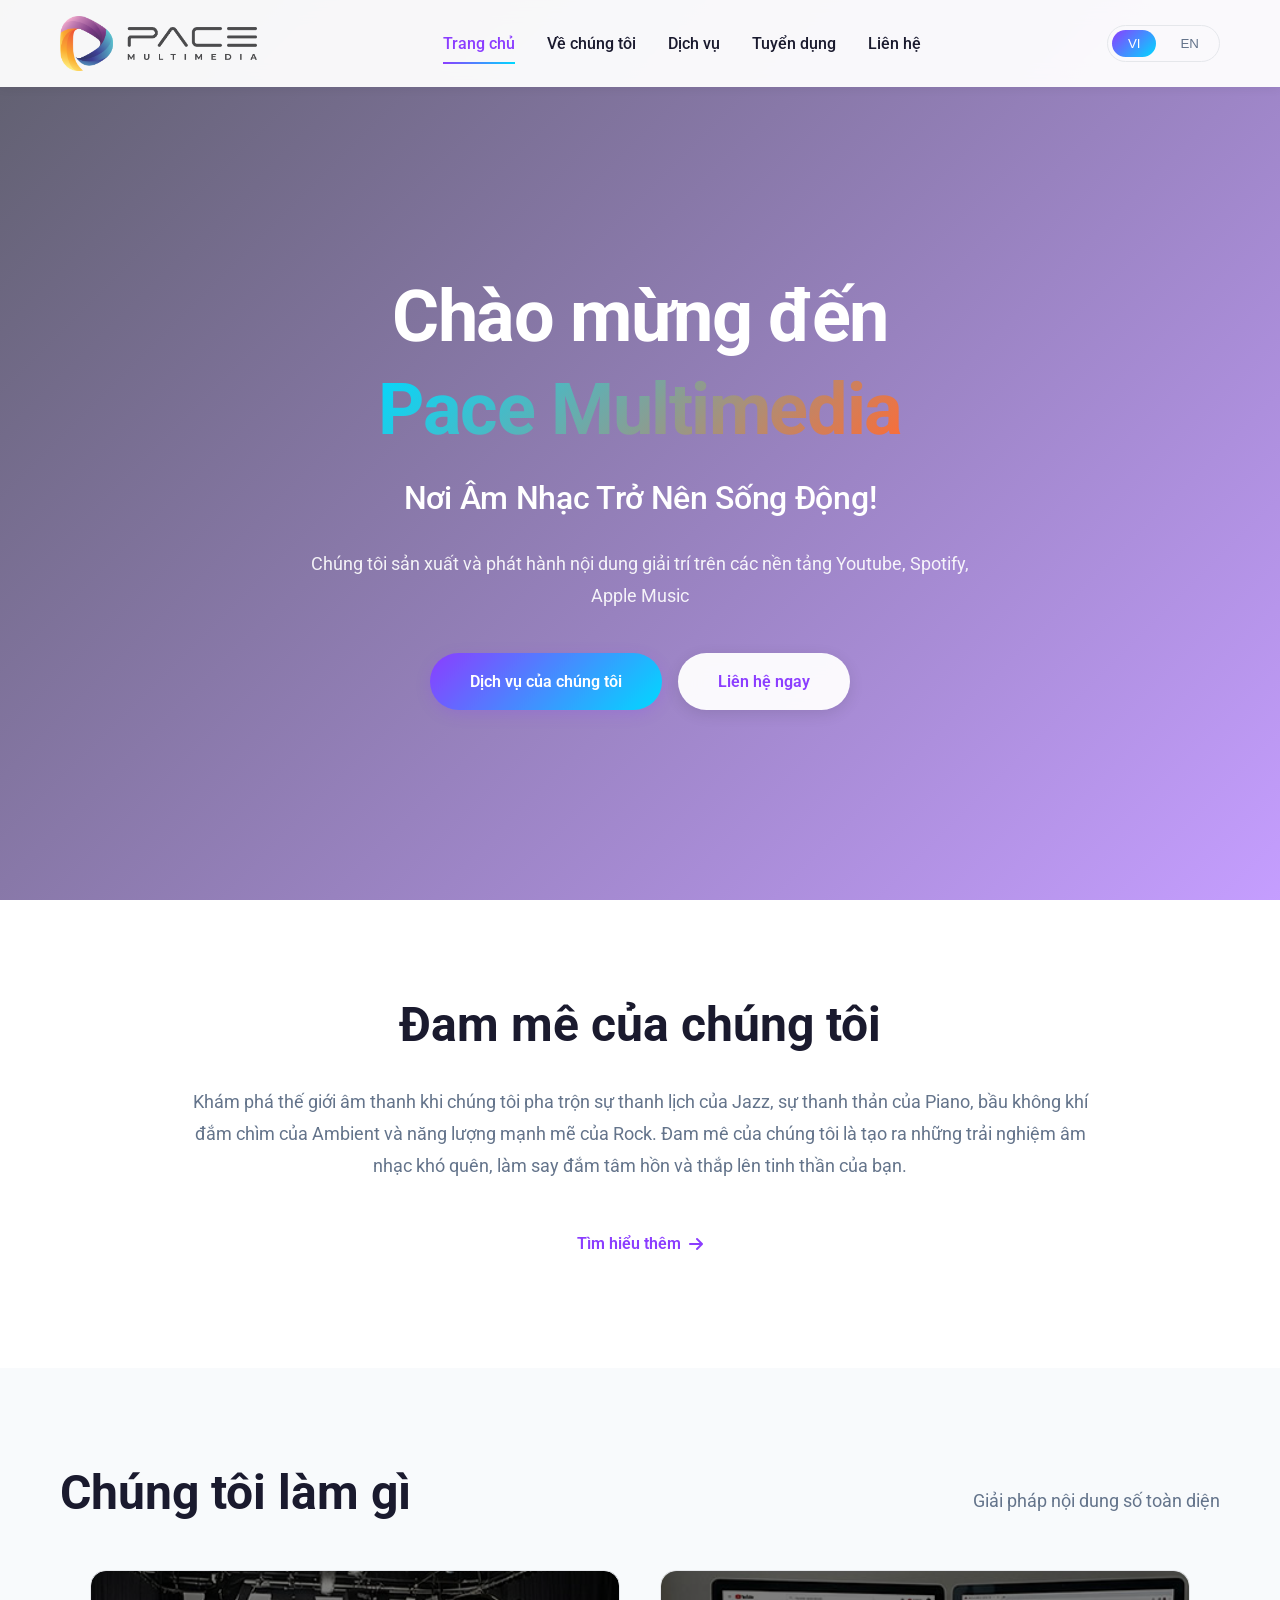
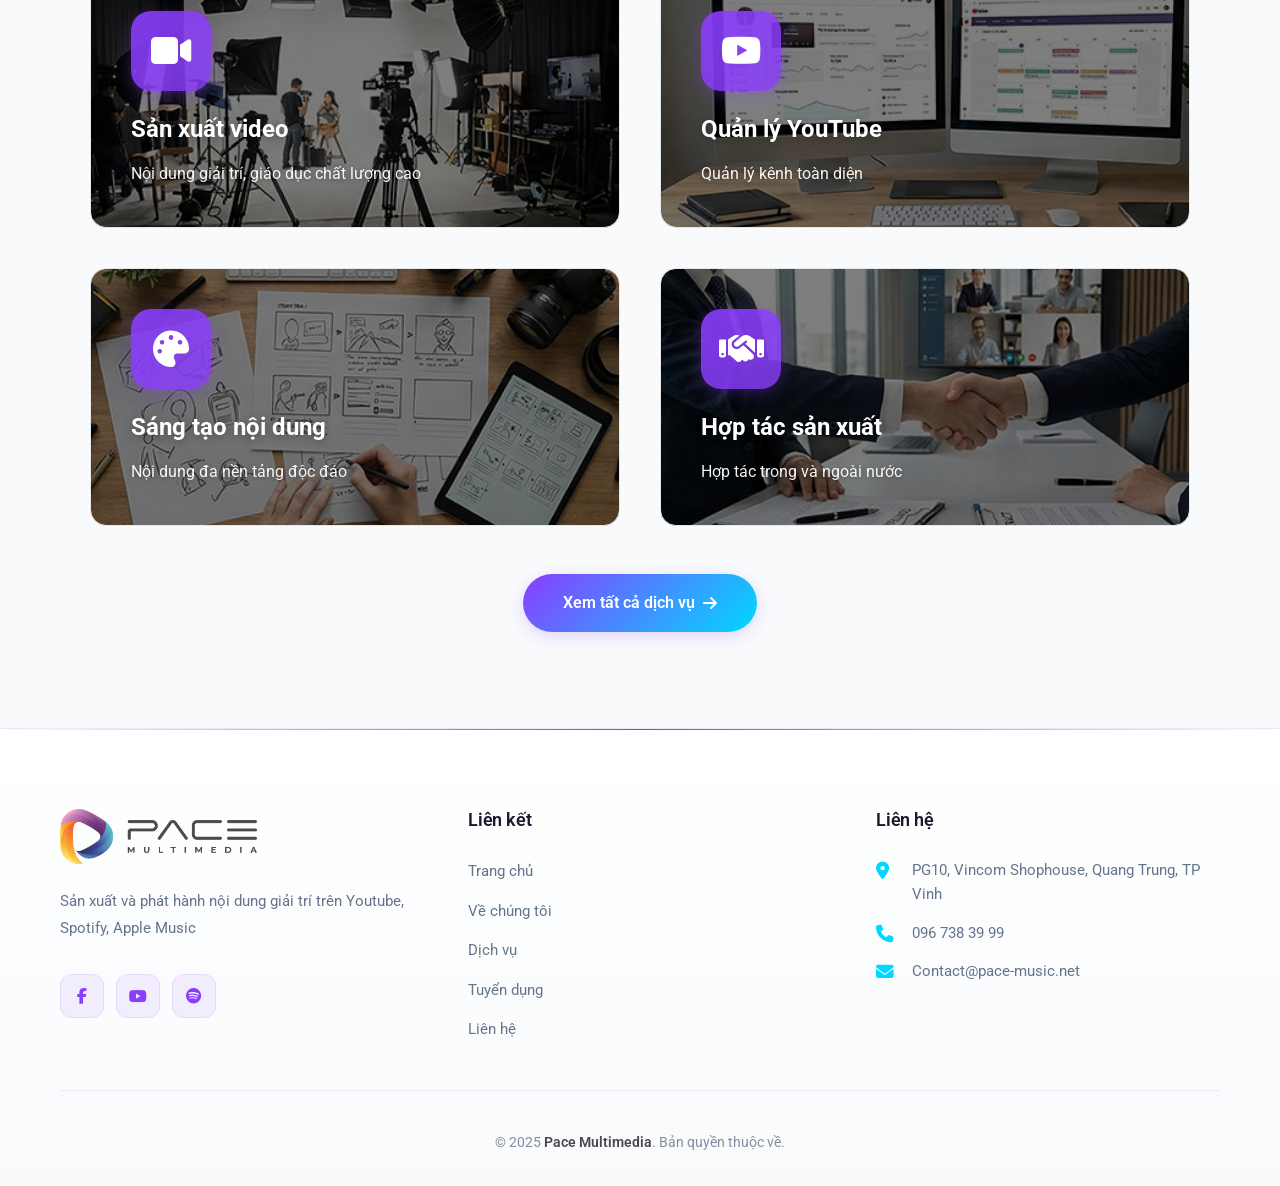
==== pace-multimedia.com/index.html @ 73dcaf99 "add raw" ====
<!DOCTYPE html>
<html lang="vi">

<!-- Mirrored from pace-multimedia.com/ by HTTrack Website Copier/3.x [XR&CO'2014], Sat, 09 May 2026 08:28:37 GMT -->
<!-- Added by HTTrack --><meta http-equiv="content-type" content="text/html;charset=utf-8" /><!-- /Added by HTTrack -->
<head>
    <meta charset="UTF-8">
    <meta name="viewport" content="width=device-width, initial-scale=1.0">
    <meta name="description" content="Pace Multimedia - Content Production & Distribution">
    <title>Pace Multimedia - Home</title>
    
    <link rel="preconnect" href="https://fonts.googleapis.com/">
    <link rel="preconnect" href="https://fonts.gstatic.com/" crossorigin>
    <link href="https://fonts.googleapis.com/css2?family=Roboto:wght@300;400;500;700;900&amp;display=swap" rel="stylesheet">
    <link rel="stylesheet" href="../cdn.jsdelivr.net/npm/%40fortawesome/fontawesome-free%406.4.0/css/all.min.css">
    <link rel="stylesheet" href="css/style.css">
</head>
<body>
    
    <!-- Navigation -->
    <nav id="navbar">
        <div class="container">
            <div class="nav-wrapper">
                <a href="index.html" class="logo">
                    <img src="images/logo-new-transparent.svg" alt="Pace Multimedia">
                </a>
                
                <div class="nav-menu">
                    <a href="index.html" class="nav-item active">
                        <span data-en="Home" data-vi="Trang chủ">Trang chủ</span>
                    </a>
                    <a href="about.html" class="nav-item">
                        <span data-en="About us" data-vi="Về chúng tôi">Về chúng tôi</span>
                    </a>
                    <a href="services.html" class="nav-item">
                        <span data-en="Services" data-vi="Dịch vụ">Dịch vụ</span>
                    </a>
                    <a href="careers.html" class="nav-item">
                        <span data-en="Careers" data-vi="Tuyển dụng">Tuyển dụng</span>
                    </a>
                    <a href="contact.html" class="nav-item">
                        <span data-en="Contact" data-vi="Liên hệ">Liên hệ</span>
                    </a>
                </div>
                
                <div class="nav-actions">
                    <div class="lang-switcher">
                        <button class="lang-btn active" data-lang="vi">VI</button>
                        <button class="lang-btn" data-lang="en">EN</button>
                    </div>
                    <button class="mobile-toggle">
                        <span></span>
                        <span></span>
                        <span></span>
                    </button>
                </div>
            </div>
        </div>
    </nav>
    
    <!-- Hero Section with Video Background -->
    <section class="hero hero-video">
        <!-- Video Background -->
        <div class="video-background">
            <video autoplay muted loop playsinline id="heroVideo">
                <source src="videos/hero-video.mp4" type="video/mp4">
            </video>
            <div class="video-overlay"></div>
        </div>
        
        <div class="container">
            <div class="hero-content">
                <h1 class="hero-title">
                    <span data-en="Welcome to" data-vi="Chào mừng đến">Chào mừng đến</span><br>
                    <span class="text-gradient">Pace Multimedia</span>
                </h1>
                <p class="hero-subtitle" data-en="Where music comes alive!" data-vi="Nơi Âm Nhạc Trở Nên Sống Động!">
                    Nơi Âm Nhạc Trở Nên Sống Động!
                </p>
                <p class="hero-desc" data-en="We produce and exploit entertainment content on Youtube, Spotify, Apple Music platforms" data-vi="Chúng tôi sản xuất và phát hành nội dung giải trí trên các nền tảng Youtube, Spotify, Apple Music">
                    Chúng tôi sản xuất và phát hành nội dung giải trí trên các nền tảng Youtube, Spotify, Apple Music
                </p>
                <div class="hero-buttons">
                    <a href="services.html" class="btn btn-primary">
                        <span data-en="Our Services" data-vi="Dịch vụ của chúng tôi">Dịch vụ của chúng tôi</span>
                    </a>
                    <a href="contact.html" class="btn btn-secondary">
                        <span data-en="Get in touch" data-vi="Liên hệ ngay">Liên hệ ngay</span>
                    </a>
                </div>
            </div>
        </div>
    </section>
    
    <!-- Quick Intro -->
    <section class="intro-section">
        <div class="container">
            <div class="intro-content">
                <h2 class="section-title" data-en="Our Passion" data-vi="Đam mê của chúng tôi">Đam mê của chúng tôi</h2>
                <p class="intro-text" data-en="Dive into a world of sound as we blend the elegance of Jazz, the serenity of Piano, the immersive atmosphere of Ambient, and the raw energy of Rock. Our passion is to craft unforgettable musical experiences that captivate your soul and ignite your spirit." data-vi="Khám phá thế giới âm thanh khi chúng tôi pha trộn sự thanh lịch của Jazz, sự thanh thản của Piano, bầu không khí đắm chìm của Ambient và năng lượng mạnh mẽ của Rock. Đam mê của chúng tôi là tạo ra những trải nghiệm âm nhạc khó quên, làm say đắm tâm hồn và thắp lên tinh thần của bạn.">
                    Khám phá thế giới âm thanh khi chúng tôi pha trộn sự thanh lịch của Jazz, sự thanh thản của Piano, bầu không khí đắm chìm của Ambient và năng lượng mạnh mẽ của Rock. Đam mê của chúng tôi là tạo ra những trải nghiệm âm nhạc khó quên, làm say đắm tâm hồn và thắp lên tinh thần của bạn.
                </p>
                <a href="about.html" class="btn btn-link">
                    <span data-en="Learn More About Us" data-vi="Tìm hiểu thêm">Tìm hiểu thêm</span>
                    <i class="fas fa-arrow-right"></i>
                </a>
            </div>
        </div>
    </section>
    
    <!-- Services Preview -->
    <section class="services-preview">
        <div class="container">
            <div class="section-header">
                <h2 class="section-title" data-en="What We Do" data-vi="Chúng tôi làm gì">Chúng tôi làm gì</h2>
                <p class="section-subtitle" data-en="Comprehensive digital content solutions" data-vi="Giải pháp nội dung số toàn diện">Giải pháp nội dung số toàn diện</p>
            </div>
            <div class="services-grid">
                <div class="service-card">
                    <div class="service-icon">
                        <i class="fas fa-video"></i>
                    </div>
                    <h3 data-en="Video Production" data-vi="Sản xuất video">Sản xuất video</h3>
                    <p data-en="High-quality entertainment, educational content" data-vi="Nội dung giải trí, giáo dục chất lượng cao">Nội dung giải trí, giáo dục chất lượng cao</p>
                </div>
                <div class="service-card">
                    <div class="service-icon">
                        <i class="fab fa-youtube"></i>
                    </div>
                    <h3 data-en="YouTube Management" data-vi="Quản lý YouTube">Quản lý YouTube</h3>
                    <p data-en="Comprehensive channel management" data-vi="Quản lý kênh toàn diện">Quản lý kênh toàn diện</p>
                </div>
                <div class="service-card">
                    <div class="service-icon">
                        <i class="fas fa-palette"></i>
                    </div>
                    <h3 data-en="Content Creation" data-vi="Sáng tạo nội dung">Sáng tạo nội dung</h3>
                    <p data-en="Unique multi-platform content" data-vi="Nội dung đa nền tảng độc đáo">Nội dung đa nền tảng độc đáo</p>
                </div>
                <div class="service-card">
                    <div class="service-icon">
                        <i class="fas fa-handshake"></i>
                    </div>
                    <h3 data-en="Production Partnership" data-vi="Hợp tác sản xuất">Hợp tác sản xuất</h3>
                    <p data-en="Domestic & international collaboration" data-vi="Hợp tác trong và ngoài nước">Hợp tác trong và ngoài nước</p>
                </div>
            </div>
            <div class="text-center" style="margin-top: 3rem;">
                <a href="services.html" class="btn btn-primary">
                    <span data-en="View All Services" data-vi="Xem tất cả dịch vụ">Xem tất cả dịch vụ</span>
                    <i class="fas fa-arrow-right"></i>
                </a>
            </div>
        </div>
    </section>
    
    <!-- Footer -->
    <footer class="footer">
        <div class="container">
            <div class="footer-content">
                <div class="footer-col">
                    <img src="images/logo-new-transparent.svg" alt="Pace Multimedia" class="footer-logo">
                    <p data-en="We produce and exploit entertainment content on Youtube, Spotify, Apple Music platforms" data-vi="Sản xuất và phát hành nội dung giải trí trên Youtube, Spotify, Apple Music">
                        Sản xuất và phát hành nội dung giải trí trên Youtube, Spotify, Apple Music
                    </p>
                    <div class="social-links">
                        <a href="https://www.facebook.com/PACEMULTIMEDIA" target="_blank"><i class="fab fa-facebook-f"></i></a>
                        <a href="#"><i class="fab fa-youtube"></i></a>
                        <a href="#"><i class="fab fa-spotify"></i></a>
                    </div>
                </div>
                <div class="footer-col">
                    <h4 data-en="Quick Links" data-vi="Liên kết">Liên kết</h4>
                    <ul>
                        <li><a href="index.html" data-en="Home" data-vi="Trang chủ">Trang chủ</a></li>
                        <li><a href="about.html" data-en="About" data-vi="Về chúng tôi">Về chúng tôi</a></li>
                        <li><a href="services.html" data-en="Services" data-vi="Dịch vụ">Dịch vụ</a></li>
                        <li><a href="careers.html" data-en="Careers" data-vi="Tuyển dụng">Tuyển dụng</a></li>
                        <li><a href="contact.html" data-en="Contact" data-vi="Liên hệ">Liên hệ</a></li>
                    </ul>
                </div>
                <div class="footer-col">
                    <h4 data-en="Contact" data-vi="Liên hệ">Liên hệ</h4>
                    <ul class="contact-info">
                        <li><i class="fas fa-map-marker-alt"></i> PG10, Vincom Shophouse, Quang Trung, TP Vinh</li>
                        <li><i class="fas fa-phone"></i> <a href="tel:0967383999">096 738 39 99</a></li>
                        <li><i class="fas fa-envelope"></i> <a href="cdn-cgi/l/email-protection.html#672408091306041327170604024a0a12140e0449090213"><span class="__cf_email__" data-cfemail="6e2d01001a0f0d1a2e1e0f0d0b43031b1d070d40000b1a">[email&#160;protected]</span></a></li>
                    </ul>
                </div>
            </div>
            <div class="footer-bottom">
                <p>© 2025 <strong>Pace Multimedia</strong>. <span data-en="All rights reserved" data-vi="Bản quyền thuộc về">Bản quyền thuộc về</span>.</p>
            </div>
        </div>
    </footer>
    
    <button id="backToTop" class="back-to-top">
        <i class="fas fa-arrow-up"></i>
    </button>
    
    <script data-cfasync="false" src="cdn-cgi/scripts/5c5dd728/cloudflare-static/email-decode.min.js"></script><script src="js/main.js"></script>
<script defer src="https://static.cloudflareinsights.com/beacon.min.js/v8c78df7c7c0f484497ecbca7046644da1771523124516" integrity="sha512-8DS7rgIrAmghBFwoOTujcf6D9rXvH8xm8JQ1Ja01h9QX8EzXldiszufYa4IFfKdLUKTTrnSFXLDkUEOTrZQ8Qg==" data-cf-beacon='{"version":"2024.11.0","token":"25e477c7d8f340d580d28d991764402d","r":1,"server_timing":{"name":{"cfCacheStatus":true,"cfEdge":true,"cfExtPri":true,"cfL4":true,"cfOrigin":true,"cfSpeedBrain":true},"location_startswith":null}}' crossorigin="anonymous"></script>
</body>

<!-- Mirrored from pace-multimedia.com/ by HTTrack Website Copier/3.x [XR&CO'2014], Sat, 09 May 2026 08:28:40 GMT -->
</html>
---- pace-multimedia.com/css/style.css ----
/* Reset & Base Styles */
* {
    margin: 0;
    padding: 0;
    box-sizing: border-box;
}

:root {
    --primary: #8B3DFF;
    --secondary: #FF6B35;
    --accent: #00D9FF;
    --dark: #1a1a2e;
    --gray: #64748b;
    --light: #f8fafc;
    --white: #ffffff;
}

html {
    scroll-behavior: smooth;
}

body {
    font-family: 'Roboto', -apple-system, BlinkMacSystemFont, 'Segoe UI', sans-serif;
    line-height: 1.6;
    color: var(--dark);
    background: var(--white);
    overflow-y: scroll; /* Luôn hiển thị scrollbar để tránh layout shift */
}

.container {
    max-width: 1200px;
    margin: 0 auto;
    padding: 0 20px;
    width: 100%;
    box-sizing: border-box;
}

h1, h2, h3, h4, h5, h6 {
    font-family: 'Roboto', sans-serif;
    font-weight: 700;
    line-height: 1.2;
}

img {
    max-width: 100%;
    height: auto;
}

a {
    text-decoration: none;
    color: inherit;
}

/* Navigation */
#navbar {
    position: fixed !important;
    top: 0 !important;
    left: 0 !important;
    right: 0 !important;
    width: 100% !important;
    background: rgba(255, 255, 255, 0.95);
    backdrop-filter: blur(10px);
    box-shadow: 0 2px 10px rgba(0, 0, 0, 0.05);
    z-index: 1000 !important;
    transition: all 0.3s ease;
}

#navbar .container {
    position: relative;
    margin-left: auto;
    margin-right: auto;
}

.nav-wrapper {
    display: flex;
    align-items: center;
    justify-content: space-between;
    padding: 1rem 0;
    width: 100%;
    position: relative;
}

.logo {
    flex-shrink: 0;
    background: transparent !important;
    display: inline-block;
}

.logo img {
    height: 55px;
    width: auto;
    object-fit: contain;
    background: transparent !important;
    mix-blend-mode: normal;
    display: block;
    image-rendering: -webkit-optimize-contrast;
    image-rendering: crisp-edges;
    -webkit-backface-visibility: hidden;
    backface-visibility: hidden;
}

.nav-menu {
    display: flex;
    gap: 2rem;
    align-items: center;
    flex-shrink: 0;
    flex-wrap: nowrap;
}

.nav-item {
    position: relative;
    font-weight: 500;
    color: var(--dark);
    transition: color 0.3s ease;
    padding: 0.5rem 0;
}

.nav-item::after {
    content: '';
    position: absolute;
    bottom: 0;
    left: 0;
    width: 0;
    height: 2px;
    background: linear-gradient(90deg, var(--primary), var(--accent));
    transition: width 0.3s ease;
}

.nav-item:hover,
.nav-item.active {
    color: var(--primary);
}

.nav-item:hover::after,
.nav-item.active::after {
    width: 100%;
}

.nav-actions {
    display: flex;
    align-items: center;
    gap: 1rem;
    flex-shrink: 0;
}

.lang-switcher {
    display: flex;
    gap: 0.5rem;
    border: 1px solid #e5e7eb;
    border-radius: 50px;
    padding: 0.25rem;
}

.lang-btn {
    padding: 0.4rem 1rem;
    border: none;
    background: transparent;
    color: var(--gray);
    font-weight: 500;
    border-radius: 50px;
    cursor: pointer;
    transition: all 0.3s ease;
}

.lang-btn.active {
    background: linear-gradient(135deg, var(--primary), var(--accent));
    color: white;
}

.mobile-toggle {
    display: none;
    flex-direction: column;
    gap: 4px;
    background: none;
    border: none;
    cursor: pointer;
    padding: 5px;
}

.mobile-toggle span {
    width: 25px;
    height: 2px;
    background: var(--dark);
    transition: all 0.3s ease;
}

/* Hero Section */
.hero {
    position: relative;
    min-height: 100vh;
    display: flex;
    align-items: center;
    justify-content: center;
    padding-top: 80px;
    overflow: hidden;
}

/* Video Background */
.video-background {
    position: absolute;
    inset: 0;
    overflow: hidden;
    z-index: 0;
}

.video-background video {
    position: absolute;
    top: 50%;
    left: 50%;
    min-width: 100%;
    min-height: 100%;
    width: auto;
    height: auto;
    transform: translate(-50%, -50%);
    object-fit: cover;
}

.video-overlay {
    position: absolute;
    inset: 0;
    background: linear-gradient(135deg, rgba(26, 26, 46, 0.7) 0%, rgba(139, 61, 255, 0.5) 100%);
    z-index: 1;
}

.hero-bg {
    position: absolute;
    inset: 0;
    background: linear-gradient(135deg, #667eea 0%, #764ba2 100%);
    z-index: -1;
}

.hero-bg::before {
    content: '';
    position: absolute;
    inset: 0;
    background-image: 
        radial-gradient(circle at 20% 50%, rgba(255, 107, 53, 0.3) 0%, transparent 50%),
        radial-gradient(circle at 80% 80%, rgba(0, 217, 255, 0.3) 0%, transparent 50%);
}

.hero-content {
    position: relative;
    z-index: 2;
    text-align: center;
    color: white;
    max-width: 900px;
    margin: 0 auto;
    padding: 0 20px;
}

.hero-logo img {
    height: 150px;
    margin-bottom: 2rem;
    animation: fadeInDown 0.8s ease;
}

.hero-title {
    font-size: clamp(2.5rem, 6vw, 4.5rem);
    margin-bottom: 1rem;
    animation: fadeInUp 0.8s ease 0.2s backwards;
    font-weight: 700;
    line-height: 1.3;
    letter-spacing: -0.02em;
    font-family: 'Roboto', sans-serif;
}

.hero-subtitle {
    font-size: clamp(1.5rem, 3vw, 2rem);
    margin-bottom: 1.5rem;
    font-weight: 500;
    animation: fadeInUp 0.8s ease 0.3s backwards;
    letter-spacing: -0.01em;
}

.text-gradient {
    background: linear-gradient(135deg, var(--accent), var(--secondary));
    -webkit-background-clip: text;
    -webkit-text-fill-color: transparent;
    background-clip: text;
}

.hero-desc {
    font-size: 1.125rem;
    line-height: 1.8;
    margin-bottom: 2.5rem;
    opacity: 0.9;
    animation: fadeInUp 0.8s ease 0.4s backwards;
    max-width: 700px;
    margin-left: auto;
    margin-right: auto;
}

.hero-buttons {
    display: flex;
    gap: 1rem;
    justify-content: center;
    flex-wrap: wrap;
    animation: fadeInUp 0.8s ease 0.6s backwards;
}

.btn {
    display: inline-flex;
    align-items: center;
    gap: 0.5rem;
    padding: 1rem 2.5rem;
    font-weight: 600;
    border-radius: 50px;
    transition: all 0.4s cubic-bezier(0.4, 0, 0.2, 1);
    border: none;
    font-size: 1rem;
    cursor: pointer;
    position: relative;
    overflow: hidden;
}

.btn-primary {
    background: linear-gradient(135deg, var(--primary), var(--accent));
    color: white;
    box-shadow: 0 4px 15px rgba(139, 61, 255, 0.2);
}

.btn-primary::before {
    content: '';
    position: absolute;
    inset: 0;
    background: linear-gradient(135deg, var(--accent), var(--primary));
    opacity: 0;
    transition: opacity 0.4s ease;
}

.btn-primary:hover {
    transform: translateY(-3px);
    box-shadow: 0 12px 30px rgba(139, 61, 255, 0.4);
}

.btn-primary:hover::before {
    opacity: 1;
}

.btn-primary span,
.btn-primary i {
    position: relative;
    z-index: 1;
}

.btn-secondary {
    background: rgba(255, 255, 255, 0.95);
    color: var(--primary);
    box-shadow: 0 4px 15px rgba(0, 0, 0, 0.1);
    backdrop-filter: blur(10px);
}

.btn-secondary:hover {
    background: rgba(255, 255, 255, 1);
    transform: translateY(-3px);
    box-shadow: 0 12px 30px rgba(0, 0, 0, 0.15);
}

.scroll-indicator {
    margin-top: 3rem;
    animation: bounce 2s infinite;
}

.scroll-indicator i {
    font-size: 2rem;
    opacity: 0.7;
}

/* Stats Section */
.stats-section {
    padding: 4rem 0;
    background: var(--light);
}

.stats-grid {
    display: grid;
    grid-template-columns: repeat(auto-fit, minmax(250px, 1fr));
    gap: 2rem;
}

.stat-item {
    text-align: center;
    padding: 2rem;
    background: white;
    border-radius: 16px;
    box-shadow: 0 4px 20px rgba(0, 0, 0, 0.05);
    transition: all 0.3s ease;
    border: 1px solid #e5e7eb;
}

.stat-item:hover {
    transform: translateY(-5px);
    box-shadow: 0 10px 30px rgba(139, 61, 255, 0.15);
    border-color: var(--primary);
}

.stat-icon {
    width: 60px;
    height: 60px;
    margin: 0 auto 1rem;
    display: flex;
    align-items: center;
    justify-content: center;
    background: linear-gradient(135deg, var(--primary), var(--accent));
    border-radius: 16px;
    color: white;
    font-size: 1.75rem;
}

.stat-number {
    font-size: 2.5rem;
    font-weight: 800;
    color: var(--primary);
    margin-bottom: 0.5rem;
}

.stat-label {
    color: var(--gray);
    font-weight: 500;
}

/* Featured Section */
.featured-section {
    padding: 5rem 0;
}

.featured-section .section-title.text-center {
    margin-top: -2rem;
    margin-bottom: 3rem;
}

.section-header {
    display: flex;
    justify-content: space-between;
    align-items: center;
    margin-bottom: 3rem;
}

/* Inline section header - 3 text elements on same line */
.section-header-inline {
    display: flex;
    justify-content: space-between;
    align-items: center;
    gap: 2rem;
    margin-bottom: 3rem;
    flex-wrap: wrap;
}

/* When right is empty, add invisible spacer to center the title */
.section-header-right:empty::after {
    content: '';
    display: block;
    flex: 1 1 auto;
}

.section-header-left,
.section-header-center,
.section-header-right {
    font-family: 'Roboto', sans-serif;
    font-size: 1rem;
    font-weight: 500;
    color: var(--gray);
    margin: 0;
    line-height: 1.6;
}

.section-header-center {
    font-weight: 700;
    color: var(--dark);
    flex: 0 0 auto;
    text-align: center;
}

/* Gradient pill-shaped title */
.section-title-gradient {
    background: linear-gradient(135deg, var(--primary), var(--accent));
    color: white !important;
    padding: 0.75rem 2rem;
    border-radius: 50px;
    display: inline-block;
    font-weight: 700;
    text-transform: uppercase;
    letter-spacing: 0.05em;
    box-shadow: 0 4px 15px rgba(139, 61, 255, 0.2);
    white-space: nowrap;
}

.section-header-two-col .section-title-gradient {
    position: relative;
    z-index: 2;
}

.section-header-left {
    flex: 1 1 auto;
    text-align: left;
    text-transform: uppercase;
    letter-spacing: 0.1em;
}

.section-header-right {
    flex: 1 1 auto;
    text-align: right;
}

.section-header-right:empty {
    display: none;
}

/* Two column layout - center the title */
.section-header-two-col {
    position: relative;
}

.section-header-two-col::after {
    content: '';
    flex: 1 1 auto;
}

.section-header-two-col .section-header-center {
    position: absolute;
    left: 50%;
    transform: translateX(-50%);
    width: auto;
}

.section-header-two-col .section-header-left {
    position: relative;
    z-index: 1;
}

/* Centered header layout - only gradient title */
.section-header-centered {
    display: flex;
    justify-content: center;
    align-items: center;
    margin-bottom: 3rem;
    text-align: center;
}

h2.section-title,
h3.section-title,
h4.section-title,
h5.section-title,
h6.section-title,
.section-title {
    font-size: clamp(2rem, 4vw, 3rem);
    font-family: 'Roboto', -apple-system, BlinkMacSystemFont, 'Segoe UI', sans-serif !important;
}

.btn-link {
    color: var(--primary);
    font-weight: 600;
    display: inline-flex;
    align-items: center;
    gap: 0.5rem;
    transition: gap 0.3s ease;
}

.btn-link:hover {
    gap: 1rem;
}

.services-grid {
    display: grid;
    grid-template-columns: repeat(2, 1fr);
    gap: 2.5rem;
    max-width: 1100px;
    margin: 0 auto;
}

@media (max-width: 768px) {
    .services-grid {
        grid-template-columns: 1fr;
        gap: 1.5rem;
    }
}

.service-card {
    padding: 2.5rem;
    background: white;
    border-radius: 16px;
    border: 1px solid #e5e7eb;
    transition: all 0.3s ease;
    position: relative;
    overflow: hidden;
    background-size: cover;
    background-position: center;
    background-repeat: no-repeat;
}

/* Background images for each service card */
.service-card:nth-child(1) {
    background-image: url('../images/san_xuat_video.jpg');
}

.service-card:nth-child(2) {
    background-image: url('../images/quan_ly_youtube.jpg');
}

.service-card:nth-child(3) {
    background-image: url('../images/sang_tao_noi_dung.jpg');
}

.service-card:nth-child(4) {
    background-image: url('../images/hop_tac_san_xuat.jpg');
}

/* Dark overlay for better text readability */
.service-card::after {
    content: '';
    position: absolute;
    top: 0;
    left: 0;
    right: 0;
    bottom: 0;
    background-color: rgba(0, 0, 0, 0.5);
    border-radius: 16px;
    z-index: 0;
    transition: background-color 0.3s ease;
}

.service-card:hover::after {
    background-color: rgba(0, 0, 0, 0.6);
}

.service-card::before {
    content: '';
    position: absolute;
    top: 0;
    left: 0;
    right: 0;
    height: 4px;
    background: linear-gradient(135deg, var(--primary), var(--accent));
    transform: scaleX(0);
    transition: transform 0.3s ease;
    z-index: 2;
}

.service-card:hover {
    transform: translateY(-8px);
    box-shadow: 0 12px 40px rgba(139, 61, 255, 0.15);
    border-color: var(--primary);
}

.service-card:hover::before {
    transform: scaleX(1);
}

.service-icon {
    width: 80px;
    height: 80px;
    display: flex;
    align-items: center;
    justify-content: center;
    background: linear-gradient(135deg, rgba(139, 61, 255, 0.9), rgba(139, 61, 255, 0.8));
    border-radius: 20px;
    color: white;
    font-size: 2.25rem;
    margin-bottom: 1.5rem;
    transition: all 0.3s ease;
    position: relative;
    z-index: 1;
    box-shadow: 0 4px 15px rgba(139, 61, 255, 0.3);
}

.service-icon::after {
    content: '';
    position: absolute;
    inset: 0;
    border-radius: 20px;
    background: linear-gradient(135deg, var(--primary), var(--accent));
    opacity: 0;
    transition: opacity 0.3s ease;
    z-index: -1;
}

.service-card:hover .service-icon {
    color: white;
    transform: scale(1.05);
    box-shadow: 0 6px 20px rgba(139, 61, 255, 0.5);
}

.service-card:hover .service-icon::after {
    opacity: 1;
}

.service-card h3 {
    font-size: 1.5rem;
    margin-bottom: 1rem;
    color: white;
    position: relative;
    z-index: 1;
    text-shadow: 0 2px 8px rgba(0, 0, 0, 0.3);
}

.service-card p {
    color: rgba(255, 255, 255, 0.95);
    line-height: 1.7;
    position: relative;
    z-index: 1;
    text-shadow: 0 1px 4px rgba(0, 0, 0, 0.3);
}

/* Platforms Section */
.platforms-section {
    padding: 5rem 0;
    background: var(--light);
    text-align: center;
}

.platforms-grid {
    display: flex;
    justify-content: center;
    gap: 3rem;
    flex-wrap: wrap;
    margin-top: 3rem;
}

.platform-item {
    display: flex;
    flex-direction: column;
    align-items: center;
    gap: 1rem;
    transition: transform 0.3s ease;
}

.platform-item:hover {
    transform: scale(1.1);
}

.platform-item i {
    font-size: 4rem;
    color: var(--primary);
}

.platform-item span {
    font-weight: 600;
    color: var(--dark);
}

/* About Hero */
.about-hero {
    padding: 9rem 0 6rem;
    background: linear-gradient(135deg, #667eea 0%, #764ba2 100%);
    color: white;
    text-align: center;
}

.about-hero-content {
    max-width: 800px;
    margin: 0 auto;
}

.eyebrow {
    text-transform: uppercase;
    letter-spacing: 0.15em;
    font-size: 0.9rem;
    font-weight: 600;
    color: var(--gray);
    margin-bottom: 1rem;
    display: inline-block;
}

.about-hero .eyebrow {
    color: rgba(255, 255, 255, 0.8);
}

.about-hero h1 {
    font-size: clamp(2.5rem, 5vw, 4rem);
    margin-bottom: 1.5rem;
}

.lead {
    font-size: 1.2rem;
    line-height: 1.9;
    color: rgba(255, 255, 255, 0.9);
    margin-bottom: 2.5rem;
}

.hero-metrics {
    display: grid;
    grid-template-columns: repeat(auto-fit, minmax(160px, 1fr));
    gap: 1rem;
}

.metric-card {
    padding: 1.5rem;
    border-radius: 20px;
    background: rgba(255, 255, 255, 0.1);
    border: 1px solid rgba(255, 255, 255, 0.2);
    backdrop-filter: blur(6px);
}

.metric-label {
    font-size: 0.85rem;
    letter-spacing: 0.05em;
    display: block;
    margin-bottom: 0.5rem;
    text-transform: uppercase;
    color: rgba(255, 255, 255, 0.7);
}

.metric-value {
    font-size: 2.5rem;
    font-weight: 700;
    display: block;
}

/* About Overview */
.about-overview {
    padding: 6rem 0;
}

.about-grid {
    display: grid;
    grid-template-columns: repeat(2, minmax(0, 1fr));
    gap: 3rem;
    align-items: start;
}

.about-text h2 {
    font-size: 2.75rem;
    margin-bottom: 1.5rem;
}

.about-text p {
    margin-bottom: 1rem;
    color: var(--gray);
    line-height: 1.8;
}

.about-text .highlight {
    color: var(--primary);
    font-weight: 600;
}

.about-list {
    list-style: none;
    margin-top: 2rem;
    display: flex;
    flex-direction: column;
    gap: 0.75rem;
}

.about-list li {
    display: flex;
    align-items: center;
    gap: 0.75rem;
    color: var(--dark);
    font-weight: 600;
}

.about-list li::before {
    content: '';
    width: 10px;
    height: 10px;
    border-radius: 50%;
    background: linear-gradient(135deg, var(--primary), var(--accent));
}

.about-info {
    display: flex;
    flex-direction: column;
    gap: 2rem;
}

/* Stats */
.info-stats {
    display: grid;
    grid-template-columns: repeat(auto-fit, minmax(180px, 1fr));
    gap: 1.5rem;
}

.info-stat {
    padding: 1.5rem;
    background: linear-gradient(135deg, rgba(139, 61, 255, 0.08), rgba(0, 217, 255, 0.08));
    border-radius: 15px;
    text-align: center;
}

.info-stat h3 {
    font-size: 2.5rem;
    color: var(--primary);
    margin-bottom: 0.5rem;
}

/* Info Card shared */
.info-card {
    background: white;
    padding: 2rem;
    border-radius: 16px;
    box-shadow: 0 4px 20px rgba(0, 0, 0, 0.05);
    border: 1px solid #e5e7eb;
}

.info-card h3 {
    margin-bottom: 1.5rem;
    font-size: 1.5rem;
}

.social-section {
    margin-top: 2rem;
    padding-top: 2rem;
    border-top: 1px solid #e5e7eb;
}

.social-section h3 {
    margin-bottom: 1rem;
    font-size: 1.25rem;
    color: var(--dark);
}

.info-list {
    list-style: none;
}

.info-list li {
    display: flex;
    gap: 1rem;
    margin-bottom: 1.5rem;
    padding-bottom: 1.5rem;
    border-bottom: 1px solid #e5e7eb;
}

.info-list li:last-child {
    border-bottom: none;
    margin-bottom: 0;
    padding-bottom: 0;
}

.info-list i {
    color: var(--primary);
    font-size: 1.25rem;
    margin-top: 0.25rem;
}

.info-list strong {
    display: block;
    margin-bottom: 0.25rem;
    color: var(--dark);
}

.info-list span {
    display: block;
    color: var(--gray);
    font-size: 0.95rem;
}

/* Values Grid */
/* Values Grid */
.about-values {
    padding: 6rem 0;
    background: var(--light);
}

.values-grid {
    display: grid;
    grid-template-columns: repeat(5, minmax(180px, 1fr));
    gap: 1.5rem;
    margin-top: 3rem;
}

.culture-values {
    grid-template-columns: repeat(auto-fit, minmax(220px, 1fr));
}

.value-card {
    text-align: center;
    padding: 2rem;
    background: white;
    border-radius: 20px;
    border: 2px solid #e5e7eb;
    transition: all 0.3s ease;
}

.value-card:hover {
    transform: translateY(-5px);
    border-color: var(--primary);
    box-shadow: 0 10px 30px rgba(139, 61, 255, 0.1);
}

.value-icon {
    width: 80px;
    height: 80px;
    margin: 0 auto 1.5rem;
    display: flex;
    align-items: center;
    justify-content: center;
    border-radius: 20px;
    font-size: 2rem;
    color: white;
}

.value-icon.blue { background: linear-gradient(135deg, #4F46E5, #7C3AED); }
.value-icon.green { background: linear-gradient(135deg, #10B981, #059669); }
.value-icon.purple { background: linear-gradient(135deg, #8B5CF6, #7C3AED); }
.value-icon.orange { background: linear-gradient(135deg, #F59E0B, #EF4444); }
.value-icon.red { background: linear-gradient(135deg, #EF4444, #DC2626); }

.value-card h3 {
    font-size: 1.5rem;
    margin-bottom: 1rem;
}

.value-card p {
    color: var(--gray);
}

/* Culture */
.about-culture {
    padding: 6rem 0;
}

/* Vision Grid */
.about-vision {
    padding: 6rem 0;
    background: var(--light);
}

/* Vision Mission Cards Layout */
.vision-mission-cards {
    display: grid;
    grid-template-columns: repeat(3, 1fr);
    gap: 2.5rem;
    margin-top: 4rem;
    width: 100%;
    max-width: 100%;
    align-items: stretch;
}

.vm-card {
    background: white;
    border-radius: 24px;
    padding: 3.5rem;
    box-shadow: 0 8px 30px rgba(0, 0, 0, 0.08);
    transition: all 0.5s cubic-bezier(0.4, 0, 0.2, 1);
    border: 1px solid rgba(0, 0, 0, 0.05);
    position: relative;
    overflow: hidden;
    display: flex;
    flex-direction: column;
    text-align: center;
}

/* Animated gradient border on top */
.vm-card::before {
    content: '';
    position: absolute;
    top: 0;
    left: 0;
    right: 0;
    height: 5px;
    background: linear-gradient(90deg, var(--primary), var(--accent));
    transform: scaleX(0);
    transform-origin: left;
    transition: transform 0.5s cubic-bezier(0.4, 0, 0.2, 1);
}

/* Glow effect background */
.vm-card::after {
    content: '';
    position: absolute;
    inset: -2px;
    border-radius: 24px;
    padding: 2px;
    background: linear-gradient(135deg, transparent, transparent);
    -webkit-mask: linear-gradient(#fff 0 0) content-box, linear-gradient(#fff 0 0);
    -webkit-mask-composite: xor;
    mask-composite: exclude;
    opacity: 0;
    transition: opacity 0.5s ease;
    z-index: -1;
}

.vm-card:hover {
    transform: translateY(-12px) scale(1.02);
    box-shadow: 0 20px 60px rgba(139, 61, 255, 0.2);
}

.vm-card:hover::before {
    transform: scaleX(1);
}

.vm-card:hover::after {
    opacity: 1;
    background: linear-gradient(135deg, rgba(139, 61, 255, 0.3), rgba(74, 144, 226, 0.3));
}

/* Icon container with enhanced effects */
.vm-card-icon {
    width: 90px;
    height: 90px;
    border-radius: 24px;
    display: flex;
    align-items: center;
    justify-content: center;
    margin: 0 auto 2.5rem;
    font-size: 2.75rem;
    color: white;
    position: relative;
    overflow: hidden;
    transition: all 0.5s cubic-bezier(0.4, 0, 0.2, 1);
}

/* Shine effect on icon */
.vm-card-icon::before {
    content: '';
    position: absolute;
    top: -50%;
    left: -50%;
    width: 200%;
    height: 200%;
    background: linear-gradient(45deg, transparent, rgba(255, 255, 255, 0.3), transparent);
    transform: rotate(45deg);
    transition: all 0.6s ease;
    opacity: 0;
}

.vm-card:hover .vm-card-icon::before {
    animation: shine 0.6s ease;
}

@keyframes shine {
    0% {
        opacity: 0;
        transform: translateX(-100%) translateY(-100%) rotate(45deg);
    }
    50% {
        opacity: 1;
    }
    100% {
        opacity: 0;
        transform: translateX(100%) translateY(100%) rotate(45deg);
    }
}

/* Icon pulse effect */
.vm-card-icon::after {
    content: '';
    position: absolute;
    inset: -4px;
    border-radius: 24px;
    opacity: 0;
    transition: all 0.5s ease;
}

.vm-card:hover .vm-card-icon {
    transform: scale(1.1) rotate(5deg);
}

.vm-card:hover .vm-card-icon::after {
    opacity: 0.4;
    animation: pulse 2s infinite;
}

@keyframes pulse {
    0%, 100% {
        transform: scale(1);
        opacity: 0.4;
    }
    50% {
        transform: scale(1.2);
        opacity: 0;
    }
}

/* Vision icon styling */
.vm-card-vision .vm-card-icon {
    background: linear-gradient(135deg, #8B3DFF, #6B2DD9);
    box-shadow: 0 10px 30px rgba(139, 61, 255, 0.4);
}

.vm-card:hover.vm-card-vision .vm-card-icon {
    box-shadow: 0 15px 40px rgba(139, 61, 255, 0.6);
    background: linear-gradient(135deg, #9B4DFF, #7B3DE9);
}

.vm-card-vision .vm-card-icon::after {
    background: radial-gradient(circle, rgba(139, 61, 255, 0.4), transparent);
}

/* Mission icon styling */
.vm-card-mission .vm-card-icon {
    background: linear-gradient(135deg, #4A90E2, #357ABD);
    box-shadow: 0 10px 30px rgba(74, 144, 226, 0.4);
}

.vm-card:hover.vm-card-mission .vm-card-icon {
    box-shadow: 0 15px 40px rgba(74, 144, 226, 0.6);
    background: linear-gradient(135deg, #5AA0F2, #458ACD);
}

.vm-card-mission .vm-card-icon::after {
    background: radial-gradient(circle, rgba(74, 144, 226, 0.4), transparent);
}

/* Values icon styling */
.vm-card-values .vm-card-icon {
    background: linear-gradient(135deg, #FF6B6B, #EE5A6F);
    box-shadow: 0 10px 30px rgba(255, 107, 107, 0.4);
}

.vm-card:hover.vm-card-values .vm-card-icon {
    box-shadow: 0 15px 40px rgba(255, 107, 107, 0.6);
    background: linear-gradient(135deg, #FF7B7B, #FE6A7F);
}

.vm-card-values .vm-card-icon::after {
    background: radial-gradient(circle, rgba(255, 107, 107, 0.4), transparent);
}

/* Content styling */
.vm-card-content {
    position: relative;
    z-index: 1;
    flex: 1;
    display: flex;
    flex-direction: column;
    min-height: 200px;
}

.vm-card-title {
    font-size: 1.875rem;
    font-weight: 700;
    color: var(--dark);
    margin: 0 0 1.75rem 0;
    letter-spacing: -0.02em;
    transition: all 0.3s ease;
}

.vm-card:hover .vm-card-title {
    transform: translateY(-2px);
}

.vm-card-vision .vm-card-title {
    color: #8B3DFF;
}

.vm-card-mission .vm-card-title {
    color: #4A90E2;
}

.vm-card-values .vm-card-title {
    color: #FF6B6B;
}

.vm-card-text {
    color: var(--gray);
    line-height: 1.85;
    font-size: 1.05rem;
    margin: 0 0 1.5rem 0;
    transition: color 0.3s ease;
    text-align: justify;
}

.vm-card:hover .vm-card-text {
    color: #4a5568;
}

.vm-card-text:last-child {
    margin-bottom: 0;
}

/* Responsive for Vision Mission Cards */
@media (max-width: 1200px) {
    .vision-mission-cards {
        grid-template-columns: repeat(2, 1fr);
        gap: 2rem;
    }
    
    .vm-card {
        padding: 3rem;
    }
}

@media (max-width: 968px) {
    .vision-mission-cards {
        grid-template-columns: 1fr;
        gap: 2rem;
        max-width: 600px;
        margin-left: auto;
        margin-right: auto;
    }
    
    .vm-card {
        padding: 3rem;
    }
    
    .vm-card-icon {
        width: 80px;
        height: 80px;
        font-size: 2.5rem;
        margin-bottom: 2rem;
    }
    
    .vm-card-title {
        font-size: 1.75rem;
    }
}

@media (max-width: 640px) {
    .vision-mission-cards {
        gap: 1.5rem;
        padding: 0 1rem;
    }
    
    .vm-card {
        padding: 2.5rem 2rem;
        border-radius: 20px;
    }
    
    .vm-card-icon {
        width: 70px;
        height: 70px;
        font-size: 2rem;
        margin-bottom: 1.75rem;
    }
    
    .vm-card-title {
        font-size: 1.5rem;
        margin-bottom: 1.5rem;
    }
    
    .vm-card-text {
        font-size: 1rem;
        line-height: 1.75;
        margin-bottom: 1.25rem;
    }
}

/* Legacy support for old vision-grid */
.vision-grid {
    display: grid;
    grid-template-columns: 1fr 1fr;
    gap: 3rem;
    margin-top: 3rem;
}

.vision-card {
    padding: 3rem;
    background: white;
    border-radius: 16px;
    box-shadow: 0 4px 20px rgba(0, 0, 0, 0.05);
    text-align: center;
    transition: all 0.3s ease;
    border: 1px solid #e5e7eb;
}

.vision-card:hover {
    transform: translateY(-5px);
    box-shadow: 0 10px 30px rgba(139, 61, 255, 0.15);
}

.vision-icon {
    width: 80px;
    height: 80px;
    margin: 0 auto 1.5rem;
    display: flex;
    align-items: center;
    justify-content: center;
    background: linear-gradient(135deg, var(--primary), var(--accent));
    border-radius: 15px;
    font-size: 2.5rem;
    color: white;
}

/* Team */
.about-team {
    padding: 6rem 0;
}

.team-grid {
    display: grid;
    grid-template-columns: repeat(auto-fit, minmax(300px, 1fr));
    gap: 2rem;
    margin-top: 3rem;
}

.team-card {
    padding: 2rem;
    background: white;
    border-radius: 20px;
    box-shadow: 0 4px 20px rgba(0, 0, 0, 0.05);
    text-align: center;
}

.team-icon {
    width: 100px;
    height: 100px;
    margin: 0 auto 1.5rem;
    display: flex;
    align-items: center;
    justify-content: center;
    border-radius: 15px;
    font-size: 3rem;
    color: white;
}

/* Different gradient colors for each team icon */
.team-card:nth-child(1) .team-icon {
    background: linear-gradient(135deg, #10B981, #059669);
}

.team-card:nth-child(2) .team-icon {
    background: linear-gradient(135deg, #F59E0B, #EF4444);
}

.team-card:nth-child(3) .team-icon {
    background: linear-gradient(135deg, #8B5CF6, #7C3AED);
}

.join-cta {
    margin-top: 4rem;
    text-align: center;
    padding: 3rem;
    background: linear-gradient(135deg, var(--primary)/10, var(--accent)/10);
    border-radius: 20px;
}

.join-cta h2 {
    margin-bottom: 1rem;
}

.join-cta p {
    margin-bottom: 2rem;
    color: var(--gray);
}

/* Utilities */
.text-center {
    text-align: center;
}

.mt-5 {
    margin-top: 3rem;
}

/* Footer */
.footer {
    background: linear-gradient(180deg, #ffffff 0%, #f8fafc 100%);
    color: var(--dark);
    padding: 5rem 0 2rem;
    border-top: 1px solid rgba(139, 61, 255, 0.1);
    position: relative;
}

.footer::before {
    content: '';
    position: absolute;
    top: 0;
    left: 0;
    right: 0;
    height: 1px;
    background: linear-gradient(90deg, transparent, var(--primary), transparent);
}

.footer-content {
    display: grid;
    grid-template-columns: repeat(auto-fit, minmax(280px, 1fr));
    gap: 4rem;
    margin-bottom: 3rem;
}

.footer-logo {
    height: 55px;
    margin-bottom: 1.5rem;
    object-fit: contain;
    background: transparent !important;
    mix-blend-mode: normal;
    display: block;
    opacity: 1;
    transition: opacity 0.3s ease;
    image-rendering: -webkit-optimize-contrast;
    image-rendering: crisp-edges;
    -webkit-backface-visibility: hidden;
    backface-visibility: hidden;
}

.footer-logo:hover {
    opacity: 0.9;
}

.footer-col:first-child {
    max-width: 350px;
}

.footer-col p {
    color: var(--gray);
    margin-bottom: 2rem;
    line-height: 1.8;
    font-size: 0.95rem;
}

.social-links {
    display: flex;
    gap: 0.75rem;
    margin-top: 1rem;
}

.social-links a {
    width: 44px;
    height: 44px;
    display: flex;
    align-items: center;
    justify-content: center;
    background: rgba(139, 61, 255, 0.08);
    color: var(--primary);
    border-radius: 12px;
    transition: all 0.3s cubic-bezier(0.4, 0, 0.2, 1);
    border: 1px solid rgba(139, 61, 255, 0.1);
}

.social-links a:hover {
    background: linear-gradient(135deg, var(--primary), var(--accent));
    color: white;
    transform: translateY(-4px);
    box-shadow: 0 8px 20px rgba(139, 61, 255, 0.3);
    border-color: transparent;
}

.footer-col h4 {
    margin-bottom: 1.75rem;
    font-size: 1.125rem;
    font-weight: 600;
    color: var(--dark);
    letter-spacing: -0.01em;
}

.footer-col ul {
    list-style: none;
    padding: 0;
}

.footer-col ul li {
    margin-bottom: 0.875rem;
}

.footer-col ul li:last-child {
    margin-bottom: 0;
}

.footer-col ul li a {
    color: var(--gray);
    transition: all 0.3s ease;
    display: inline-block;
    font-size: 0.95rem;
    position: relative;
    padding-left: 0;
}

.footer-col ul li a::before {
    content: '';
    position: absolute;
    left: -12px;
    top: 50%;
    transform: translateY(-50%);
    width: 0;
    height: 2px;
    background: linear-gradient(90deg, var(--primary), var(--accent));
    transition: width 0.3s ease;
    border-radius: 2px;
}

.footer-col ul li a:hover {
    color: var(--primary);
    padding-left: 12px;
}

.footer-col ul li a:hover::before {
    width: 6px;
}

.contact-info {
    list-style: none;
    padding: 0;
}

.contact-info li {
    display: flex;
    align-items: flex-start;
    gap: 1rem;
    color: var(--gray);
    margin-bottom: 1.25rem;
    font-size: 0.95rem;
    line-height: 1.6;
}

.contact-info li:last-child {
    margin-bottom: 0;
}

.contact-info i {
    color: var(--accent);
    margin-top: 0.25rem;
    font-size: 1.1rem;
    min-width: 20px;
    flex-shrink: 0;
}

.contact-info li a {
    color: var(--gray);
    transition: color 0.3s ease;
}

.contact-info li a:hover {
    color: var(--primary);
}

.footer-bottom {
    text-align: center;
    padding-top: 2.5rem;
    border-top: 1px solid rgba(139, 61, 255, 0.1);
    color: var(--gray);
    font-size: 0.9rem;
}

.footer-bottom p {
    margin: 0;
    opacity: 0.8;
}

.footer-bottom strong {
    color: var(--dark);
    font-weight: 600;
}

/* Contact Form */
.contact-form-wrapper {
    background: white;
    padding: 2.5rem;
    border-radius: 16px;
    box-shadow: 0 4px 20px rgba(0, 0, 0, 0.08);
}

.contact-form-wrapper h2 {
    font-size: 2rem;
    margin-bottom: 1rem;
    color: var(--dark);
}

.form-description {
    color: var(--gray);
    line-height: 1.8;
    margin-bottom: 2rem;
    font-size: 1rem;
}

.contact-form {
    display: flex;
    flex-direction: column;
    gap: 1.5rem;
}

.form-group {
    position: relative;
    display: flex;
    flex-direction: column;
}

.form-group input,
.form-group textarea {
    width: 100%;
    padding: 1rem 1.25rem;
    border: 2px solid #e5e7eb;
    border-radius: 12px;
    font-size: 1rem;
    font-family: 'Roboto', sans-serif;
    transition: all 0.3s ease;
    background: #f8fafc;
    color: var(--dark);
}

.form-group input:focus,
.form-group textarea:focus {
    outline: none;
    border-color: var(--primary);
    background: white;
    box-shadow: 0 0 0 4px rgba(139, 61, 255, 0.1);
}

.form-group label {
    position: absolute;
    left: 1.25rem;
    top: 1rem;
    color: var(--gray);
    font-size: 1rem;
    pointer-events: none;
    transition: all 0.3s ease;
    background: transparent;
    padding: 0 0.25rem;
}

.form-group input:focus + label,
.form-group input:not(:placeholder-shown) + label,
.form-group textarea:focus + label,
.form-group textarea:not(:placeholder-shown) + label {
    top: -0.75rem;
    left: 0.75rem;
    font-size: 0.875rem;
    color: var(--primary);
    background: white;
    padding: 0 0.5rem;
}

.form-group textarea {
    resize: vertical;
    min-height: 120px;
}

.btn-submit {
    width: 100%;
    justify-content: center;
    padding: 1.125rem 2rem;
    font-size: 1.125rem;
    margin-top: 0.5rem;
    cursor: pointer;
    background: linear-gradient(135deg, var(--primary), var(--accent));
    border: none;
}

.btn-submit:hover {
    transform: translateY(-2px);
    box-shadow: 0 10px 25px rgba(139, 61, 255, 0.3);
}

.btn-submit i {
    margin-left: 0.5rem;
}

/* Careers Page Styles */
.careers-header {
    background: linear-gradient(135deg, #667eea 0%, #764ba2 100%);
}

.benefits-grid {
    display: grid;
    grid-template-columns: repeat(auto-fit, minmax(250px, 1fr));
    gap: 2rem;
    margin-top: 3rem;
}

.benefit-card {
    padding: 2.5rem 2rem;
    background: white;
    border-radius: 16px;
    text-align: center;
    transition: all 0.3s ease;
    border: 1px solid #e5e7eb;
}

.benefit-card:hover {
    transform: translateY(-5px);
    box-shadow: 0 10px 30px rgba(139, 61, 255, 0.15);
    border-color: var(--primary);
}

.benefit-icon {
    width: 80px;
    height: 80px;
    margin: 0 auto 1.5rem;
    display: flex;
    align-items: center;
    justify-content: center;
    background: linear-gradient(135deg, var(--primary), var(--accent));
    border-radius: 20px;
    color: white;
    font-size: 2.5rem;
}

.benefit-card h3 {
    font-size: 1.5rem;
    margin-bottom: 1rem;
    color: var(--dark);
}

.benefit-card p {
    color: var(--gray);
    line-height: 1.7;
}

/* Jobs Section */
.jobs-section {
    padding: 5rem 0;
    background: var(--light);
}

.jobs-filter {
    display: flex;
    gap: 1rem;
    justify-content: center;
    flex-wrap: wrap;
    margin: 2rem 0 3rem;
}

.filter-btn {
    padding: 0.75rem 1.5rem;
    background: white;
    border: 2px solid #e5e7eb;
    border-radius: 50px;
    font-weight: 600;
    cursor: pointer;
    transition: all 0.3s ease;
    color: var(--gray);
    font-size: 0.95rem;
}

.filter-btn:hover,
.filter-btn.active {
    background: linear-gradient(135deg, var(--primary), var(--accent));
    color: white;
    border-color: transparent;
    transform: translateY(-2px);
}

.jobs-list {
    display: grid;
    gap: 2rem;
}

.job-card {
    background: white;
    padding: 2rem;
    border-radius: 16px;
    border: 1px solid #e5e7eb;
    transition: all 0.3s ease;
}

.job-card:hover {
    box-shadow: 0 10px 30px rgba(139, 61, 255, 0.1);
    border-color: var(--primary);
}

.job-header {
    display: flex;
    justify-content: space-between;
    align-items: flex-start;
    margin-bottom: 1.5rem;
    gap: 1rem;
}

.job-title {
    font-size: 1.75rem;
    margin-bottom: 0.75rem;
    color: var(--dark);
}

.job-meta {
    display: flex;
    flex-wrap: wrap;
    gap: 1.5rem;
    color: var(--gray);
    font-size: 0.95rem;
}

.job-meta span {
    display: flex;
    align-items: center;
    gap: 0.5rem;
}

.job-meta i {
    color: var(--primary);
}

.job-posted {
    color: var(--gray);
    font-size: 0.9rem;
    white-space: nowrap;
}

.job-description {
    margin-bottom: 1.5rem;
    color: var(--gray);
    line-height: 1.7;
}

.job-footer {
    display: flex;
    gap: 1rem;
    flex-wrap: wrap;
}

.no-jobs {
    text-align: center;
    padding: 4rem 2rem;
    color: var(--gray);
}

.no-jobs i {
    font-size: 4rem;
    color: var(--primary);
    opacity: 0.3;
    margin-bottom: 1rem;
}

/* Culture Section */
.culture-section {
    padding: 5rem 0;
}

.culture-gallery {
    display: grid;
    grid-template-columns: repeat(auto-fit, minmax(350px, 1fr));
    gap: 2rem;
    margin-top: 3rem;
}

.culture-image {
    position: relative;
    border-radius: 16px;
    overflow: hidden;
    height: 400px;
}

.culture-image img {
    width: 100%;
    height: 100%;
    object-fit: cover;
    transition: transform 0.3s ease;
}

.culture-image:hover img {
    transform: scale(1.05);
}

.culture-overlay {
    position: absolute;
    bottom: 0;
    left: 0;
    right: 0;
    background: linear-gradient(to top, rgba(0,0,0,0.8), transparent);
    padding: 2rem;
    color: white;
}

.culture-overlay h3 {
    font-size: 1.75rem;
}

/* Modal Styles */
.modal {
    display: none;
    position: fixed;
    inset: 0;
    background: rgba(0, 0, 0, 0.7);
    z-index: 2000;
    align-items: center;
    justify-content: center;
    padding: 2rem;
    backdrop-filter: blur(5px);
}

.modal-content {
    background: white;
    border-radius: 16px;
    max-width: 600px;
    width: 100%;
    max-height: 90vh;
    overflow-y: auto;
    box-shadow: 0 20px 60px rgba(0, 0, 0, 0.3);
}

.modal-header {
    display: flex;
    justify-content: space-between;
    align-items: center;
    padding: 2rem;
    border-bottom: 1px solid #e5e7eb;
}

.modal-header h2 {
    font-size: 1.75rem;
    color: var(--dark);
}

.modal-close {
    background: none;
    border: none;
    font-size: 2rem;
    color: var(--gray);
    cursor: pointer;
    transition: color 0.3s ease;
    width: 40px;
    height: 40px;
    display: flex;
    align-items: center;
    justify-content: center;
    border-radius: 50%;
}

.modal-close:hover {
    color: var(--primary);
    background: rgba(139, 61, 255, 0.1);
}

.job-post-form,
.apply-form {
    padding: 2rem;
}

.file-upload {
    position: relative;
}

.file-upload input[type="file"] {
    display: none;
}

.file-label {
    display: flex;
    align-items: center;
    justify-content: center;
    gap: 0.5rem;
    padding: 1rem;
    border: 2px dashed #e5e7eb;
    border-radius: 12px;
    cursor: pointer;
    transition: all 0.3s ease;
    background: #f8fafc;
    color: var(--gray);
}

.file-label:hover {
    border-color: var(--primary);
    background: rgba(139, 61, 255, 0.05);
    color: var(--primary);
}

.file-name {
    display: block;
    margin-top: 0.5rem;
    color: var(--primary);
    font-size: 0.9rem;
    font-weight: 500;
}

.job-details-modal {
    width: 100%;
}

.job-details-content {
    background: white;
    padding: 2rem;
    border-radius: 16px;
    max-width: 700px;
    margin: 0 auto;
    position: relative;
}

.job-details-content h2 {
    font-size: 2rem;
    margin-bottom: 1rem;
    color: var(--dark);
}

.job-section {
    margin: 2rem 0;
}

.job-section h3 {
    font-size: 1.25rem;
    margin-bottom: 1rem;
    color: var(--dark);
}

.job-section pre {
    white-space: pre-wrap;
    font-family: 'Roboto', sans-serif;
    color: var(--gray);
    line-height: 1.7;
}

/* Back to Top */
.back-to-top {
    position: fixed;
    bottom: 2rem;
    right: 2rem;
    width: 50px;
    height: 50px;
    background: linear-gradient(135deg, var(--primary), var(--accent));
    color: white;
    border: none;
    border-radius: 12px;
    cursor: pointer;
    display: none;
    align-items: center;
    justify-content: center;
    font-size: 1.25rem;
    box-shadow: 0 4px 15px rgba(139, 61, 255, 0.3);
    transition: all 0.3s ease;
    z-index: 999;
}

.back-to-top.show {
    display: flex;
}

.back-to-top:hover {
    transform: translateY(-5px);
}

/* Animations */
@keyframes fadeInDown {
    from {
        opacity: 0;
        transform: translateY(-30px);
    }
    to {
        opacity: 1;
        transform: translateY(0);
    }
}

@keyframes fadeInUp {
    from {
        opacity: 0;
        transform: translateY(30px);
    }
    to {
        opacity: 1;
        transform: translateY(0);
    }
}

@keyframes fadeIn {
    from { opacity: 0; }
    to { opacity: 1; }
}

@keyframes bounce {
    0%, 20%, 50%, 80%, 100% {
        transform: translateY(0);
    }
    40% {
        transform: translateY(-10px);
    }
    60% {
        transform: translateY(-5px);
    }
}

/* Responsive */
@media (max-width: 768px) {
    .nav-menu {
        position: fixed;
        top: 70px;
        left: -100%;
        width: 100%;
        height: calc(100vh - 70px);
        background: white;
        flex-direction: column;
        padding: 2rem;
        box-shadow: 0 4px 20px rgba(0, 0, 0, 0.1);
        transition: left 0.3s ease;
    }
    
    .nav-menu.active {
        left: 0;
    }
    
    .mobile-toggle {
        display: flex;
    }
    
    .mobile-toggle.active span:nth-child(1) {
        transform: rotate(45deg) translate(5px, 5px);
    }
    
    .mobile-toggle.active span:nth-child(2) {
        opacity: 0;
    }
    
    .mobile-toggle.active span:nth-child(3) {
        transform: rotate(-45deg) translate(7px, -6px);
    }
    
    .hero-logo img {
        height: 100px;
    }
    
    .hero-buttons {
        flex-direction: column;
    }
    
    .btn {
        width: 100%;
        justify-content: center;
    }
    
    .section-header {
        flex-direction: column;
        text-align: center;
        gap: 1rem;
    }
    
    .section-header-inline {
        flex-direction: column;
        text-align: center;
        gap: 0.75rem;
    }
    
    .section-header-left,
    .section-header-right {
        text-align: center;
        flex: 1 1 100%;
    }
    
    .section-header-center {
        flex: 1 1 100%;
    }
    
    /* Two column layout responsive */
    .section-header-two-col::after {
        display: none;
    }
    
    .section-header-two-col .section-header-center {
        position: static;
        transform: none;
        width: 100%;
    }
    
    /* Centered header responsive */
    .section-header-centered {
        margin-bottom: 2rem;
    }
    
    /* Gradient title responsive */
    .section-title-gradient {
        padding: 0.625rem 1.5rem;
        font-size: 0.95rem;
    }
    
    .about-grid {
        grid-template-columns: 1fr;
    }

    .vision-grid {
        grid-template-columns: 1fr;
    }

    .values-grid {
        grid-template-columns: repeat(auto-fit, minmax(220px, 1fr));
    }
    
    /* Footer Responsive */
    .footer {
        padding: 3.5rem 0 1.5rem;
    }
    
    .footer-content {
        grid-template-columns: 1fr;
        gap: 2.5rem;
        margin-bottom: 2rem;
    }
    
    .footer-col:first-child {
        max-width: 100%;
    }
    
    .footer-col h4 {
        margin-bottom: 1.25rem;
    }
    
    .social-links {
        justify-content: flex-start;
    }
}

@media (max-width: 576px) {
    .hero-metrics {
        grid-template-columns: 1fr;
    }
}

@media (max-width: 480px) {
    .hero-title {
        font-size: 2rem;
    }
    
    .hero-desc {
        font-size: 1rem;
    }
    
    h2.section-title,
    h3.section-title,
    h4.section-title,
    h5.section-title,
    h6.section-title,
    .section-title {
        font-size: 1.75rem;
        font-family: 'Roboto', -apple-system, BlinkMacSystemFont, 'Segoe UI', sans-serif !important;
    }
}

/* Additional Sections */

/* Intro Section */
.intro-section {
    padding: 6rem 0;
    background: white;
}

.intro-content {
    max-width: 900px;
    margin: 0 auto;
    text-align: center;
}

.intro-text {
    font-size: 1.125rem;
    line-height: 1.8;
    color: var(--gray);
    margin: 2rem 0;
}

/* Services Preview */
.services-preview {
    padding: 6rem 0;
    background: var(--light);
}

.section-header {
    text-align: center;
    margin-bottom: 3rem;
}

.section-subtitle {
    font-size: 1.125rem;
    color: var(--gray);
    margin-top: 1rem;
}

/* Service Features List */
.service-features {
    list-style: none;
    padding: 0;
    margin-top: 1.5rem;
    position: relative;
    z-index: 1;
}

.service-features li {
    display: flex;
    align-items: start;
    gap: 0.75rem;
    margin-bottom: 0.75rem;
    color: rgba(255, 255, 255, 0.95);
    font-size: 0.95rem;
    text-shadow: 0 1px 4px rgba(0, 0, 0, 0.3);
}

.service-features i {
    color: var(--primary);
    margin-top: 0.25rem;
    filter: drop-shadow(0 2px 4px rgba(139, 61, 255, 0.5));
}

/* Platform Cards */
.platform-card {
    background: white;
    padding: 3rem 2rem;
    border-radius: 16px;
    text-align: center;
    transition: all 0.3s ease;
    border: 2px solid #e5e7eb;
    box-shadow: 0 4px 15px rgba(0, 0, 0, 0.05);
}

.platform-card:hover {
    transform: translateY(-10px);
    border-color: var(--primary);
    box-shadow: 0 20px 40px rgba(139, 61, 255, 0.15);
}

.platform-icon {
    width: 100px;
    height: 100px;
    margin: 0 auto 1.5rem;
    display: flex;
    align-items: center;
    justify-content: center;
    border-radius: 20px;
    font-size: 3.5rem;
}

.platform-icon.youtube {
    background: linear-gradient(135deg, #FF0000, #CC0000);
    color: white;
}

.platform-icon.spotify {
    background: linear-gradient(135deg, #1DB954, #1AA34A);
    color: white;
}

.platform-icon.apple {
    background: linear-gradient(135deg, #000000, #333333);
    color: white;
}

.platform-card h3 {
    font-size: 1.75rem;
    margin-bottom: 1rem;
    color: var(--dark);
}

.platform-card p {
    color: var(--gray);
    margin-bottom: 1.5rem;
}

/* CTA Section */
.cta-section {
    padding: 6rem 0;
    background: linear-gradient(135deg, var(--primary), var(--accent));
    text-align: center;
    color: white;
}

.cta-content h2 {
    font-size: clamp(2rem, 4vw, 3rem);
    margin-bottom: 1rem;
}

.cta-content p {
    font-size: 1.25rem;
    margin-bottom: 2.5rem;
    opacity: 0.9;
}

.btn-lg {
    padding: 1.25rem 3rem;
    font-size: 1.125rem;
}

/* Link Button */
.btn-link {
    display: inline-flex;
    align-items: center;
    gap: 0.5rem;
    color: var(--primary);
    font-weight: 600;
    transition: gap 0.3s ease;
}

.btn-link:hover {
    gap: 1rem;
}

/* Responsive Video */
@media (max-width: 768px) {
    .video-background video {
        min-width: 200%;
    }
    
    .intro-section,
    .services-preview,
    .cta-section {
        padding: 4rem 0;
    }
    
    .platform-icon {
        width: 80px;
        height: 80px;
        font-size: 2.5rem;
    }
}
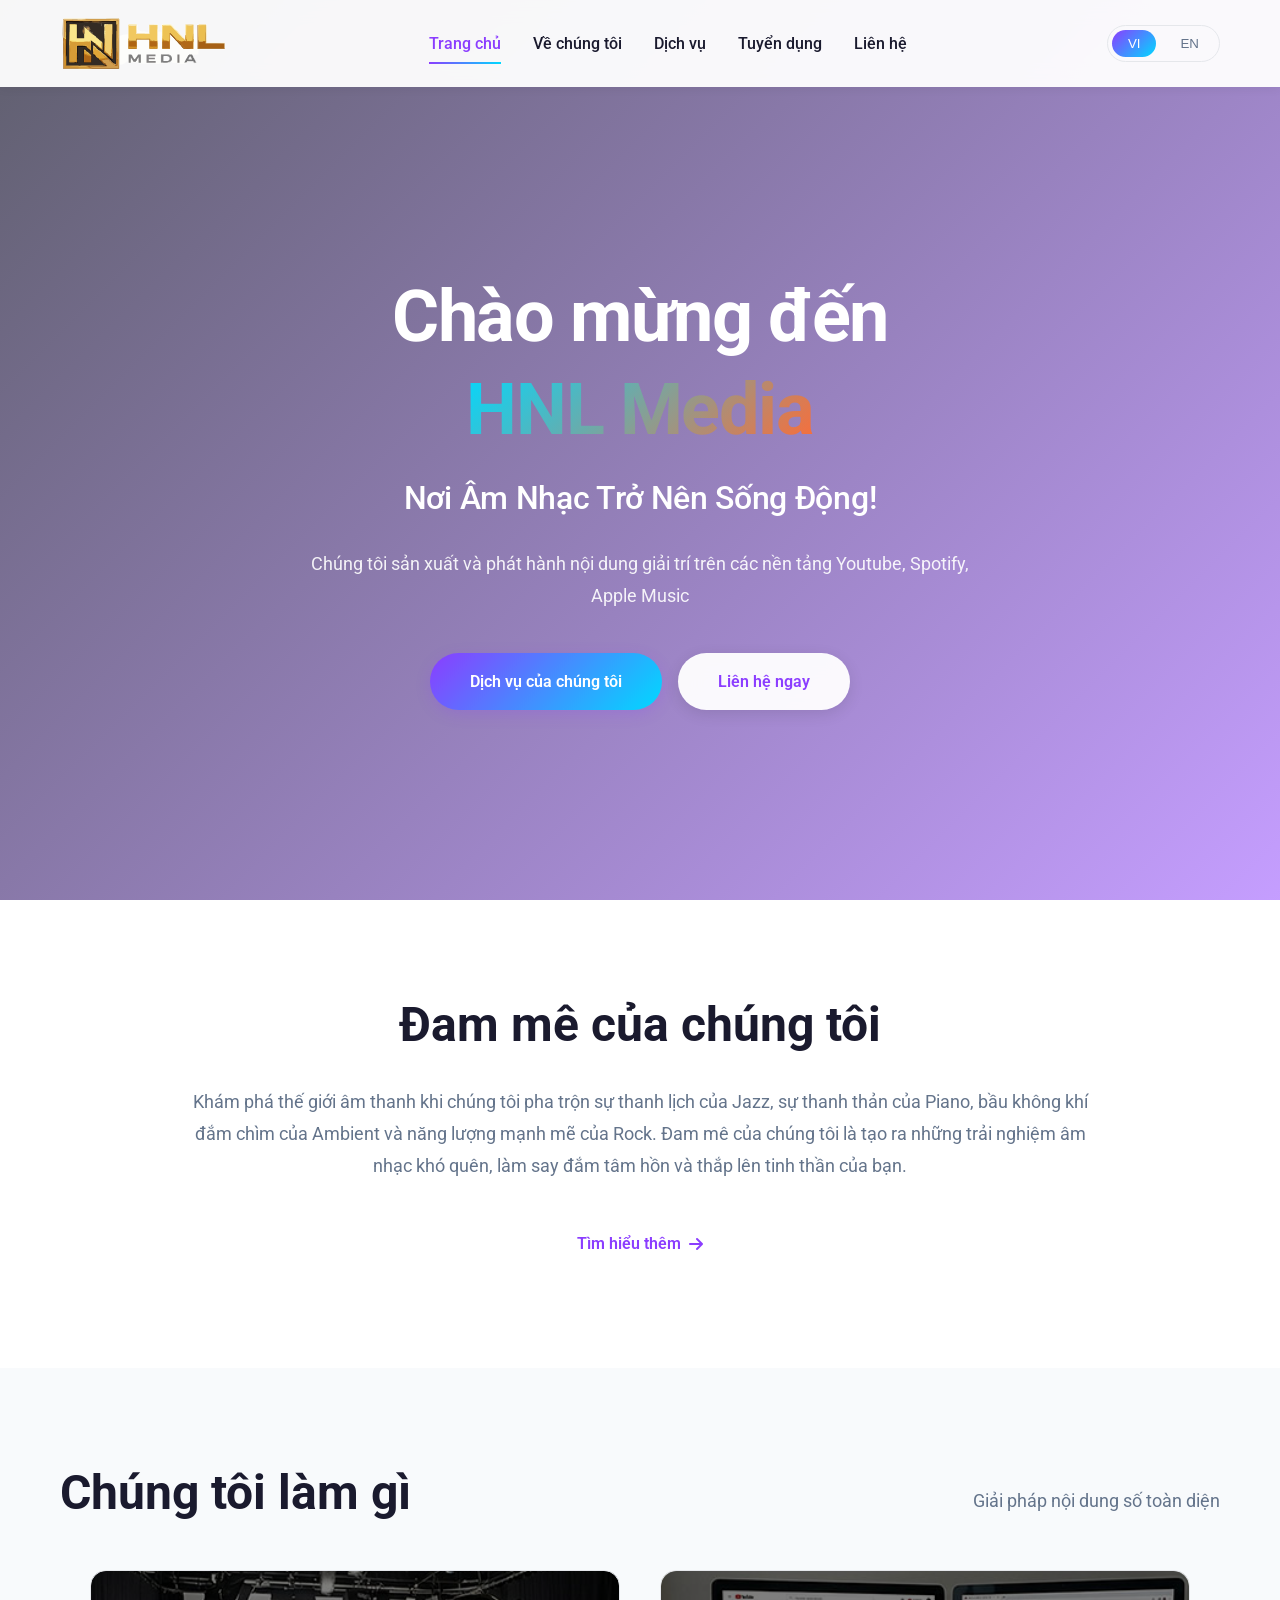
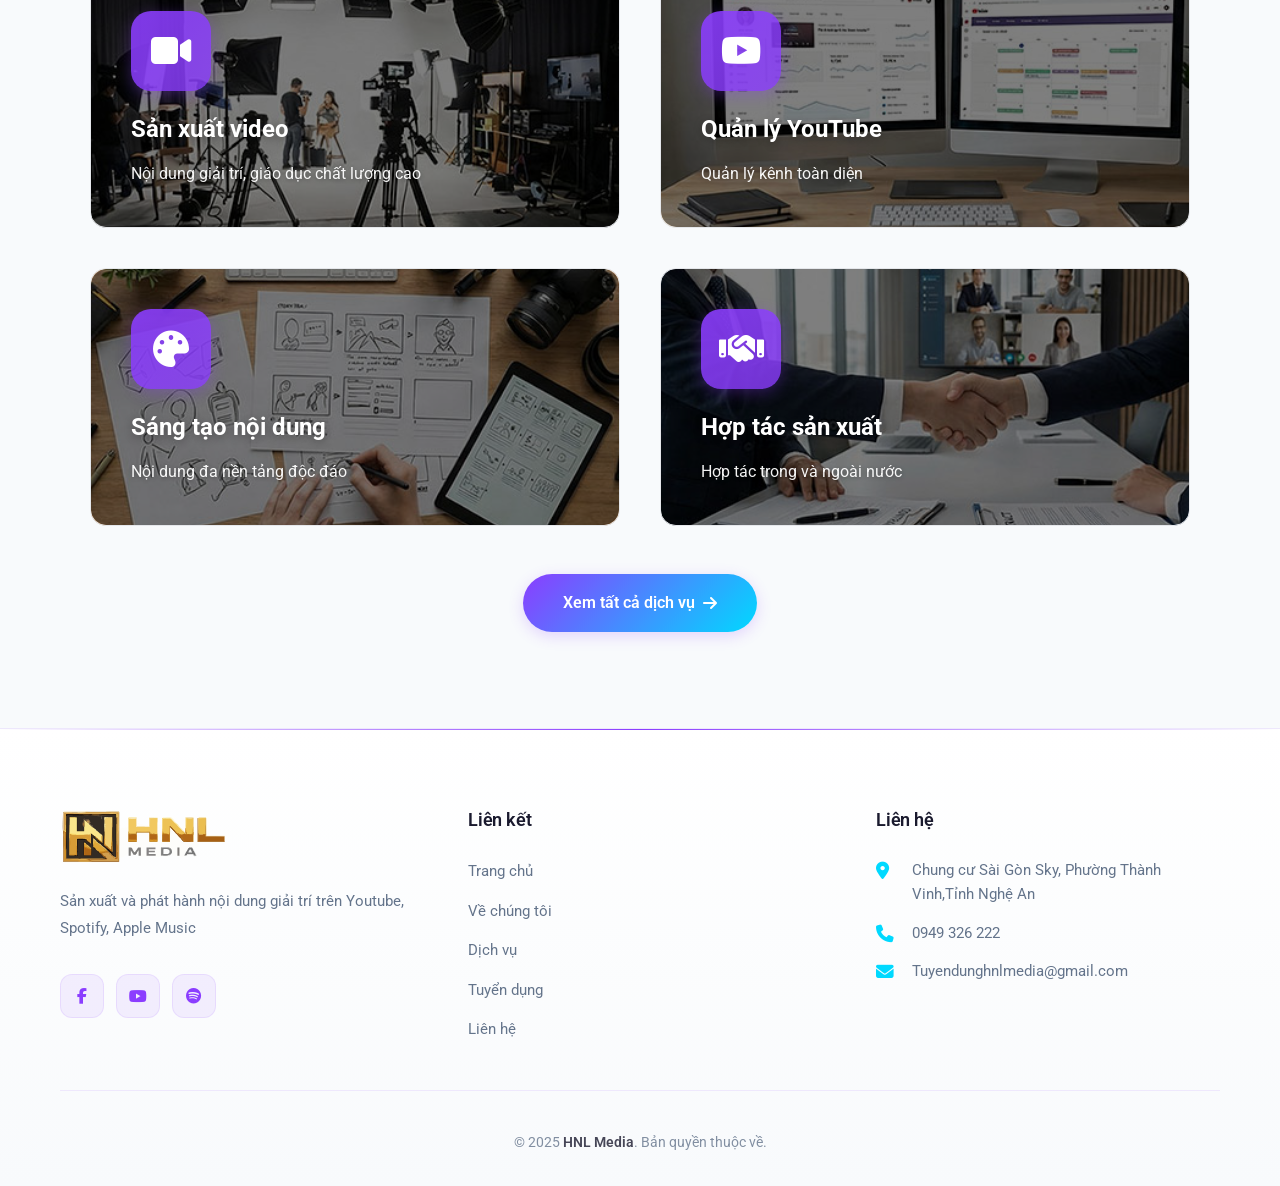
==== commit 089f9245: "add changes" ====
--- a/pace-multimedia.com/index.html
+++ b/pace-multimedia.com/index.html
@@ -6,8 +6,8 @@
 <head>
     <meta charset="UTF-8">
     <meta name="viewport" content="width=device-width, initial-scale=1.0">
-    <meta name="description" content="Pace Multimedia - Content Production & Distribution">
-    <title>Pace Multimedia - Home</title>
+    <meta name="description" content="HNL Media - Content Production & Distribution">
+    <title>HNL Media - Home</title>
     
     <link rel="preconnect" href="https://fonts.googleapis.com/">
     <link rel="preconnect" href="https://fonts.gstatic.com/" crossorigin>
@@ -22,7 +22,7 @@
         <div class="container">
             <div class="nav-wrapper">
                 <a href="index.html" class="logo">
-                    <img src="images/logo-new-transparent.svg" alt="Pace Multimedia">
+                    <img src="images/logo-new-transparent.svg" alt="HNL Media">
                 </a>
                 
                 <div class="nav-menu">
@@ -72,7 +72,7 @@
             <div class="hero-content">
                 <h1 class="hero-title">
                     <span data-en="Welcome to" data-vi="Chào mừng đến">Chào mừng đến</span><br>
-                    <span class="text-gradient">Pace Multimedia</span>
+                    <span class="text-gradient">HNL Media</span>
                 </h1>
                 <p class="hero-subtitle" data-en="Where music comes alive!" data-vi="Nơi Âm Nhạc Trở Nên Sống Động!">
                     Nơi Âm Nhạc Trở Nên Sống Động!
@@ -159,7 +159,7 @@
         <div class="container">
             <div class="footer-content">
                 <div class="footer-col">
-                    <img src="images/logo-new-transparent.svg" alt="Pace Multimedia" class="footer-logo">
+                    <img src="images/logo-new-transparent.svg" alt="HNL Media" class="footer-logo">
                     <p data-en="We produce and exploit entertainment content on Youtube, Spotify, Apple Music platforms" data-vi="Sản xuất và phát hành nội dung giải trí trên Youtube, Spotify, Apple Music">
                         Sản xuất và phát hành nội dung giải trí trên Youtube, Spotify, Apple Music
                     </p>
@@ -182,14 +182,14 @@
                 <div class="footer-col">
                     <h4 data-en="Contact" data-vi="Liên hệ">Liên hệ</h4>
                     <ul class="contact-info">
-                        <li><i class="fas fa-map-marker-alt"></i> PG10, Vincom Shophouse, Quang Trung, TP Vinh</li>
-                        <li><i class="fas fa-phone"></i> <a href="tel:0967383999">096 738 39 99</a></li>
-                        <li><i class="fas fa-envelope"></i> <a href="cdn-cgi/l/email-protection.html#672408091306041327170604024a0a12140e0449090213"><span class="__cf_email__" data-cfemail="6e2d01001a0f0d1a2e1e0f0d0b43031b1d070d40000b1a">[email&#160;protected]</span></a></li>
+                        <li><i class="fas fa-map-marker-alt"></i> Chung cư Sài Gòn Sky, Phường Thành Vinh,Tỉnh Nghệ An</li>
+                        <li><i class="fas fa-phone"></i> <a href="tel:0949326222">0949 326 222</a></li>
+                        <li><i class="fas fa-envelope"></i> <a href="mailto:Tuyendunghnlmedia@gmail.com">Tuyendunghnlmedia@gmail.com</a></li>
                     </ul>
                 </div>
             </div>
             <div class="footer-bottom">
-                <p>© 2025 <strong>Pace Multimedia</strong>. <span data-en="All rights reserved" data-vi="Bản quyền thuộc về">Bản quyền thuộc về</span>.</p>
+                <p>© 2025 <strong>HNL Media</strong>. <span data-en="All rights reserved" data-vi="Bản quyền thuộc về">Bản quyền thuộc về</span>.</p>
             </div>
         </div>
     </footer>
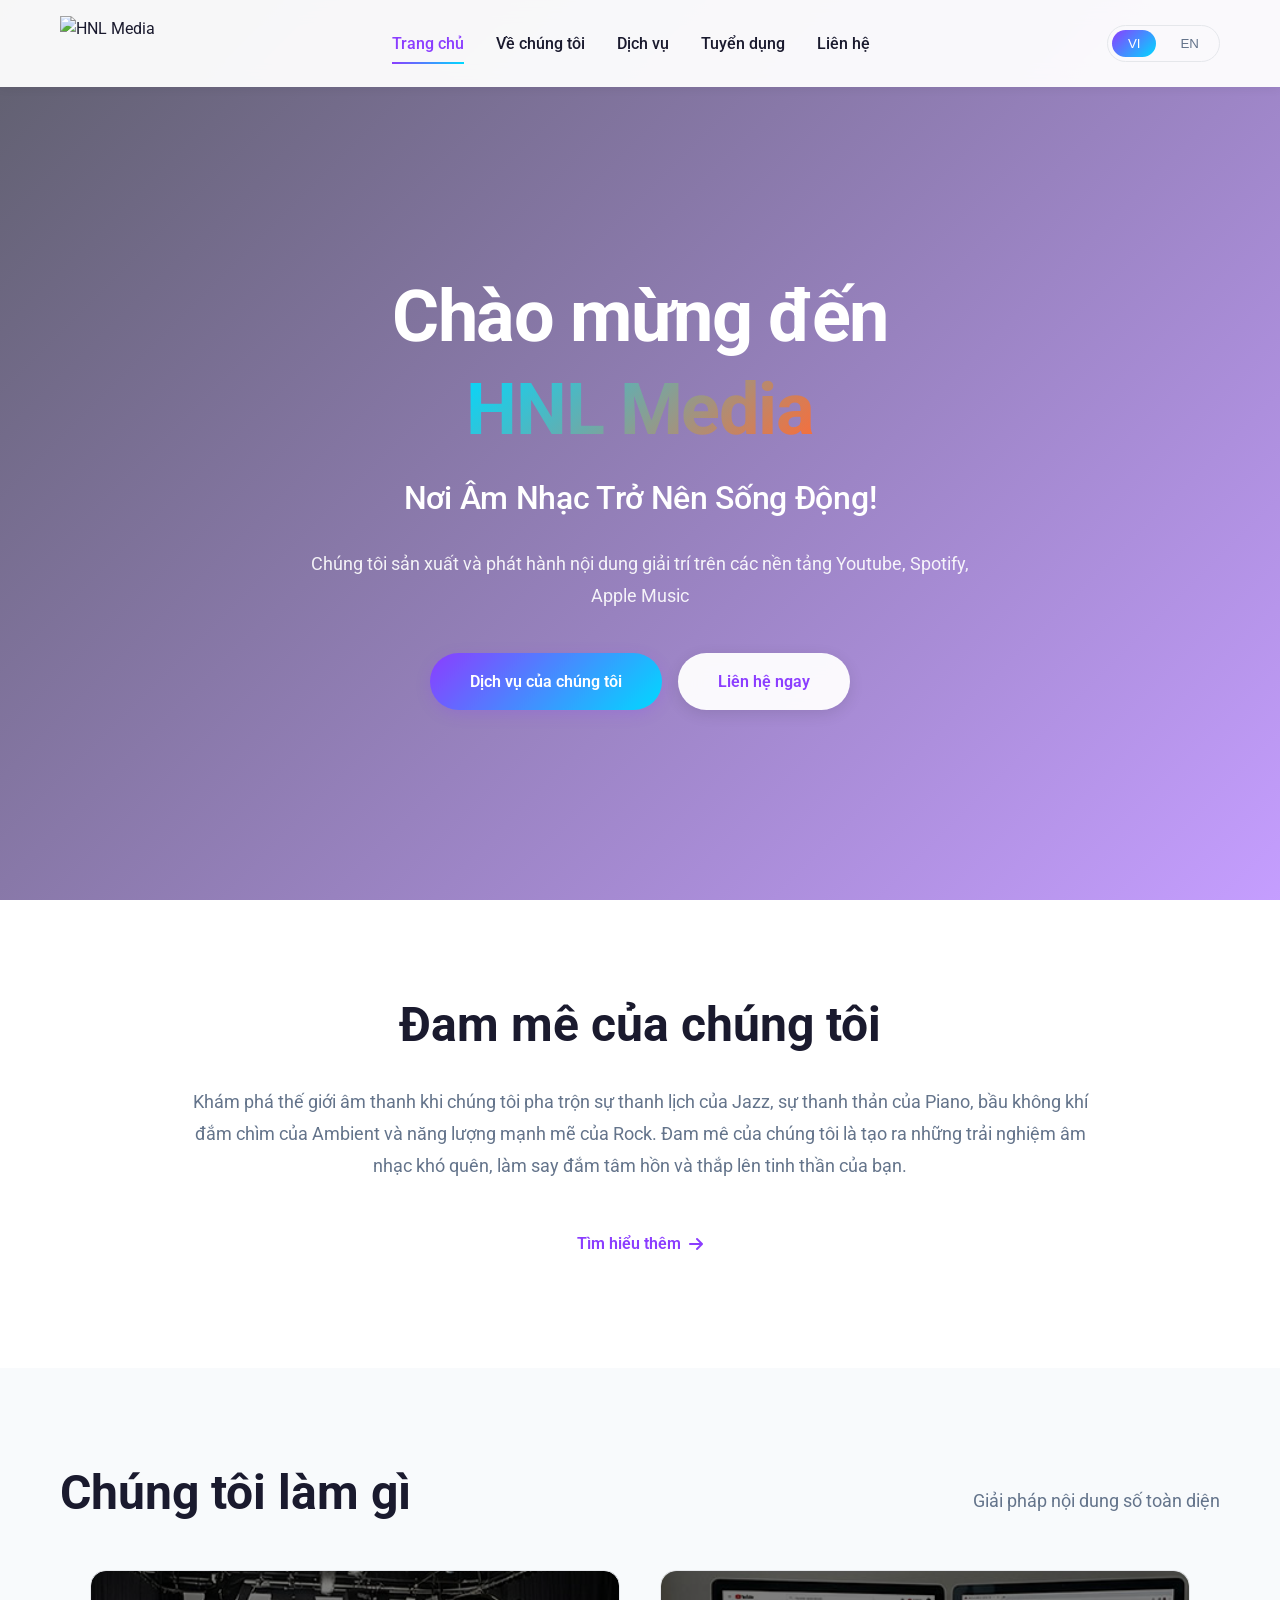
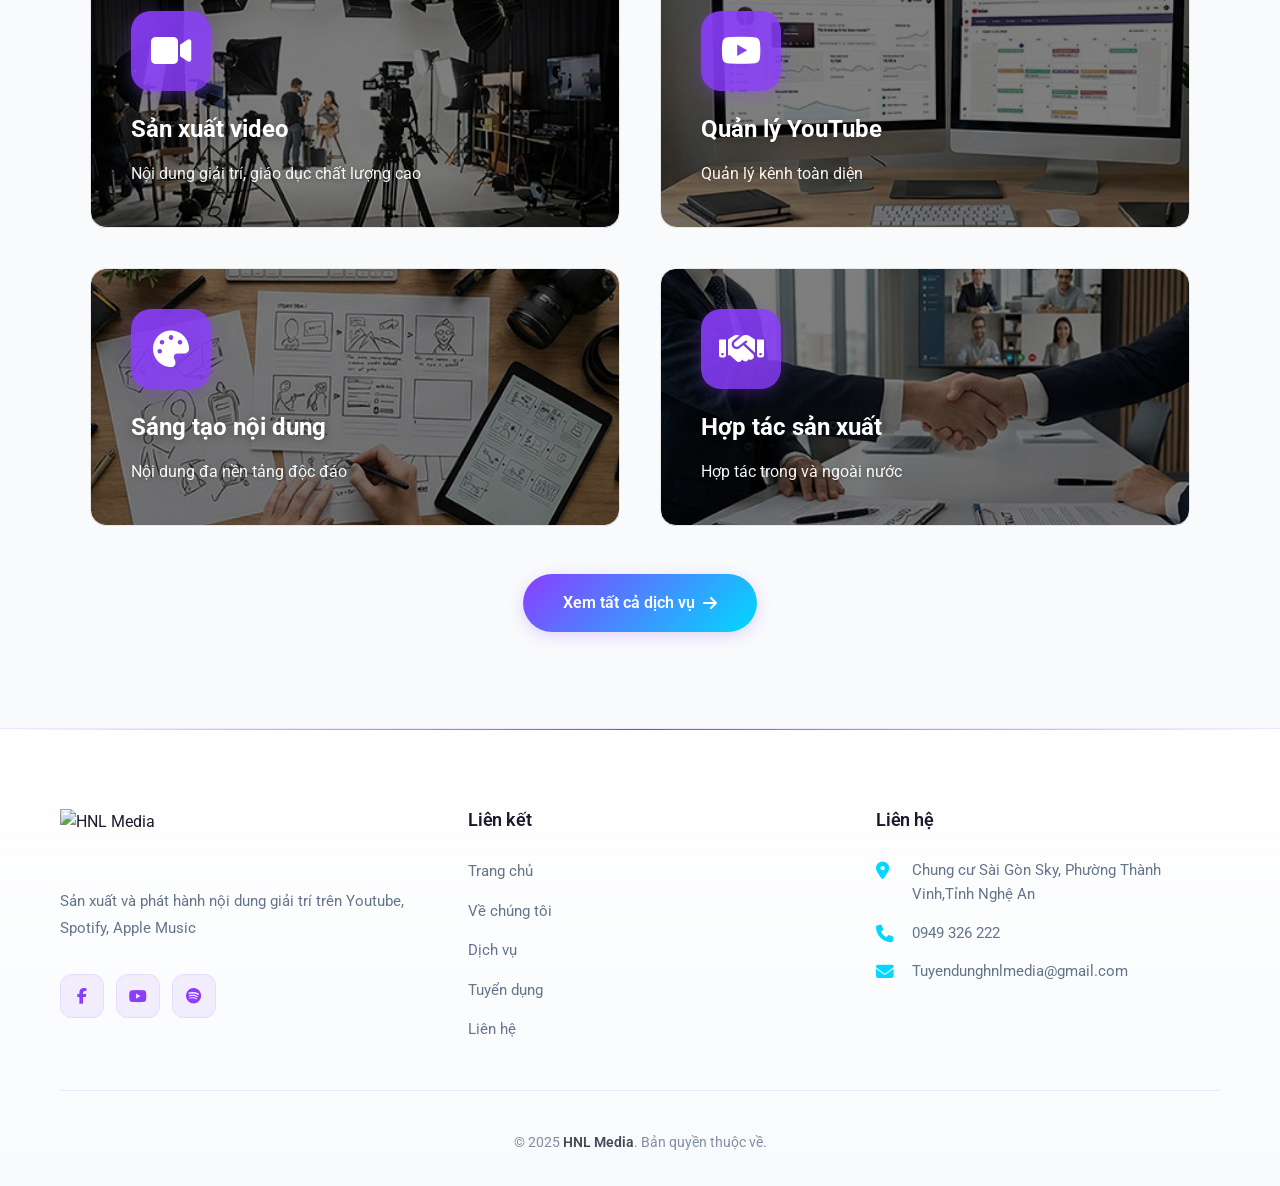
==== commit 14381fcc: "change log" ====
--- a/pace-multimedia.com/index.html
+++ b/pace-multimedia.com/index.html
@@ -22,7 +22,7 @@
         <div class="container">
             <div class="nav-wrapper">
                 <a href="index.html" class="logo">
-                    <img src="images/logo-new-transparent.svg" alt="HNL Media">
+                    <img src="images/logo-new-transparent.png" alt="HNL Media">
                 </a>
                 
                 <div class="nav-menu">
@@ -159,12 +159,12 @@
         <div class="container">
             <div class="footer-content">
                 <div class="footer-col">
-                    <img src="images/logo-new-transparent.svg" alt="HNL Media" class="footer-logo">
+                    <img src="images/logo-new-transparent.png" alt="HNL Media" class="footer-logo">
                     <p data-en="We produce and exploit entertainment content on Youtube, Spotify, Apple Music platforms" data-vi="Sản xuất và phát hành nội dung giải trí trên Youtube, Spotify, Apple Music">
                         Sản xuất và phát hành nội dung giải trí trên Youtube, Spotify, Apple Music
                     </p>
                     <div class="social-links">
-                        <a href="https://www.facebook.com/PACEMULTIMEDIA" target="_blank"><i class="fab fa-facebook-f"></i></a>
+                        <a href="https://www.facebook.com/share/1E6RFnb6fr/" target="_blank"><i class="fab fa-facebook-f"></i></a>
                         <a href="#"><i class="fab fa-youtube"></i></a>
                         <a href="#"><i class="fab fa-spotify"></i></a>
                     </div>
